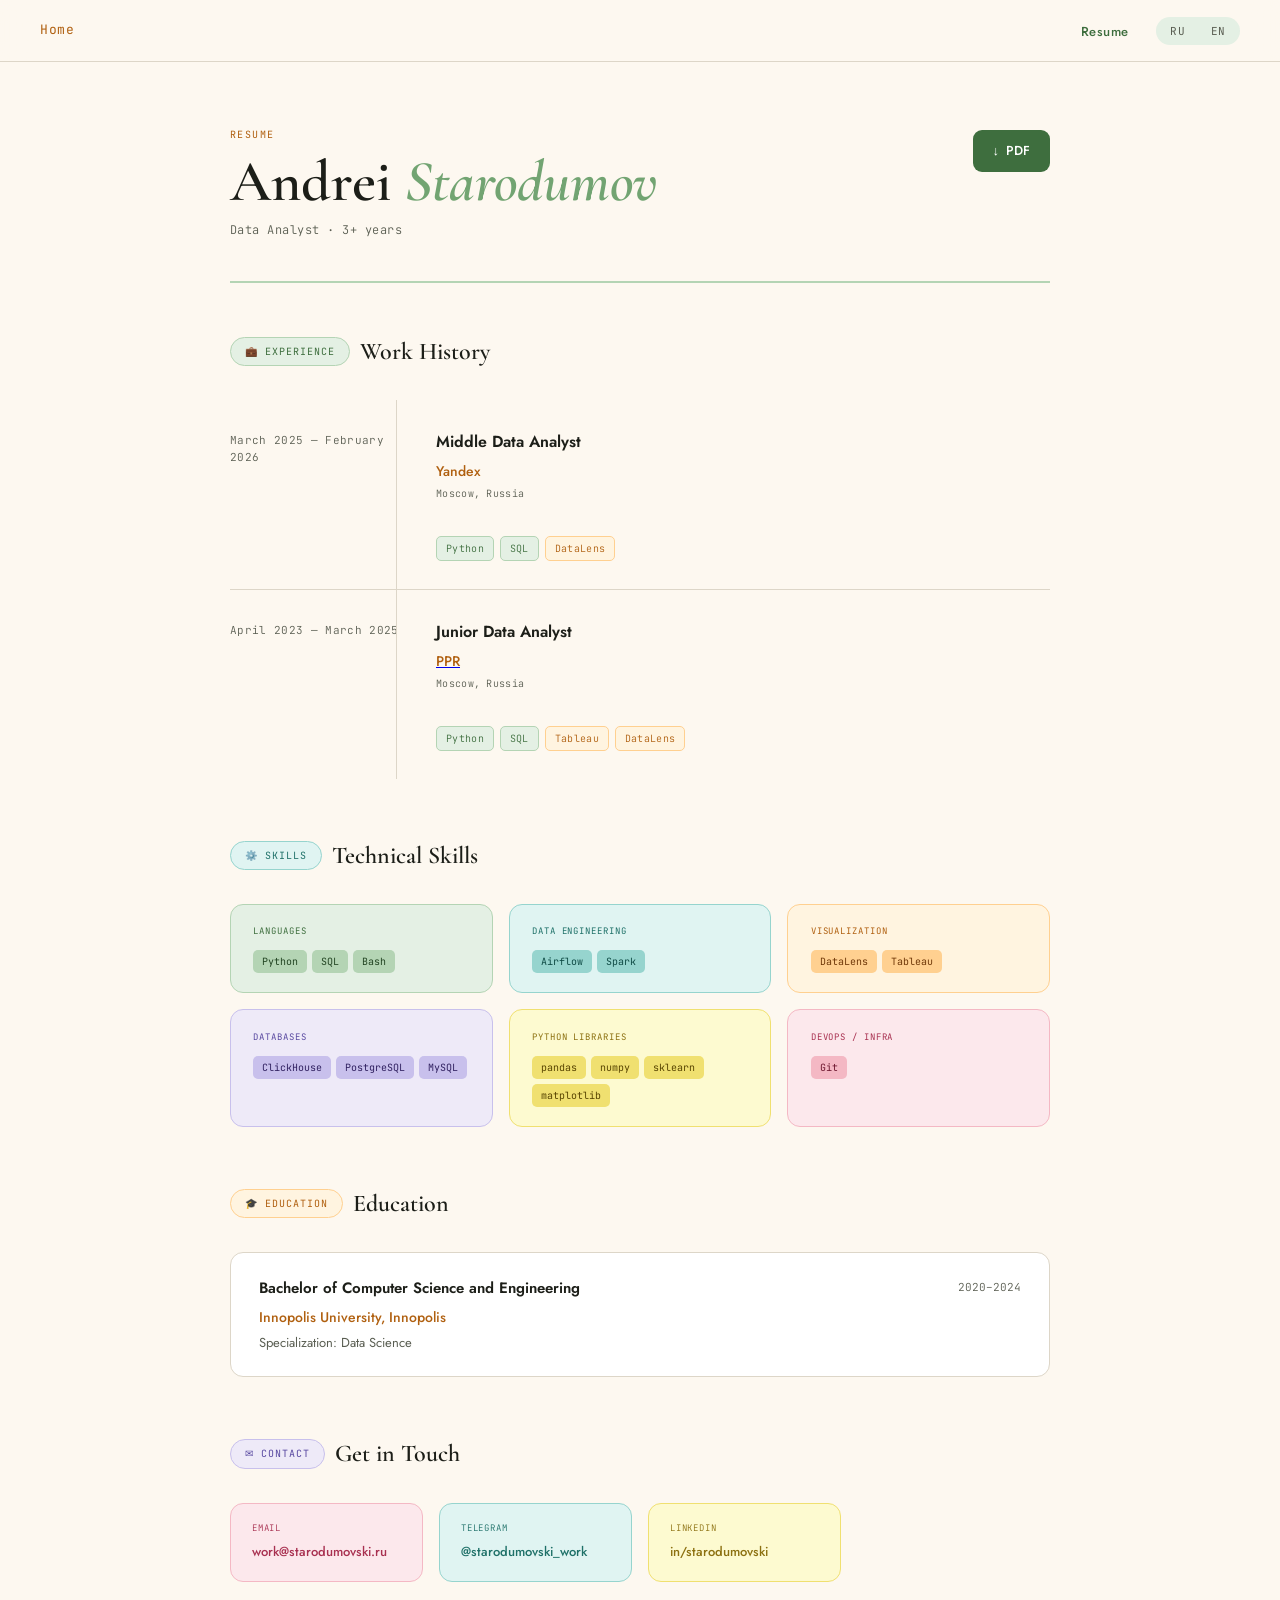
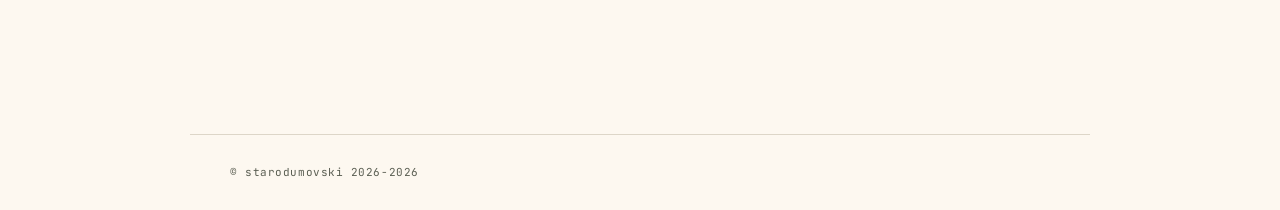
==== resume.html @ e7621927 "Add initial files" ====
<!DOCTYPE html>
<html lang="ru">
  
<head>
    <meta charset="UTF-8">
    <meta name="viewport" content="width=device-width, initial-scale=1.0">
    <title>Resume — Starodumovski</title>
    <link rel="preconnect" href="https://fonts.googleapis.com">
    <link rel="preconnect" href="https://fonts.gstatic.com" crossorigin>
    <link href="https://fonts.googleapis.com/css2?family=Cormorant+Garamond:ital,wght@0,400;0,600;1,400;1,600&family=Jost:wght@300;400;500;600&family=JetBrains+Mono:wght@300;400&display=swap" rel="stylesheet">
    <link rel="stylesheet" href="css/resume.css">
</head>

<body>
<!-- leave: HEADER -->
<header id="header"></header>

<div class="page">

  <div class="page-header">
    <div>
      <p class="ph-kicker"><span data-lang="en">Resume</span><span data-lang="ru">Резюме</span></p>
      <h1 data-lang="en">Andrei <em>Starodumov</em></h1><h1 data-lang="ru">Андрей <em>Стародумов</em></h1>
      <p class="ph-sub" data-lang="en">Data Analyst · 3+ years</p>
      <p class="ph-sub" data-lang="ru">Аналитик данных · 3+ лет в аналитике</p>
    </div>
    <a class="btn-dl" href="https://github.com/starodumovski/resume/blob/main/resume_ru.pdf?raw=true">↓ <span data-lang="en">PDF</span><span data-lang="ru">PDF</span></a>

  </div>

  <!-- EXPERIENCE -->
  <div class="sec">
    <div class="sec-head">
      <span class="sec-badge badge-g">💼 <span data-lang="en">Experience</span><span data-lang="ru">Опыт</span></span>
      <h2 class="sec-title"><span data-lang="en">Work History</span><span data-lang="ru">История работы</span></h2>
    </div>

    <!-- Яндекс -->
    <div class="entry">
      <div class="entry-period">
        <span data-lang="en">March</span><span data-lang="ru">Март</span> 2025 — <span data-lang="en">February</span><span data-lang="ru">Февраль</span> 2026
      </div>
      <div>
        <p class="entry-title"><span data-lang="en">Middle Data Analyst</span><span data-lang="ru">Аналитик-разработчик</span></p>
        <p class="entry-org" data-lang="en">Yandex</p><p class="entry-org" data-lang="ru">Яндекс</p>
        <p class="entry-loc"><span data-lang="en">Moscow, Russia</span><span data-lang="ru">Москва, Россия</span></p>
        <ul class="entry-bullets">
          <li data-lang="ru">Оценка маркетинговых запусков (эффекты от акций в инкременте новых клиентов и дополнительно заработанных деньгах)</li>
          <li data-lang="ru">Аналитическое сопровождение акций (сбор данных, построение графиков для бизнеса, выявление аномалий в данных, дальнейшая оценка эффектов)</li>
            <ul class="entry-bullets-sub">
              <li data-lang="ru">полное сопровождение крупной акции с эффектом в 80% от привлеченных клиентов</li>
              <li data-lang="ru">инициация новых процессов по валидации и механике списания бонусов</li>
            </ul>
          <li data-lang="ru">Построение BI-мониторов:</li>
          <ul class="entry-bullets-sub">
            <li data-lang="ru">новый монитор для направления охватывающего 20% притока, что помогло детальнее отслеживать эффективность направления и его активностей</li>
          <li data-lang="ru">первый монитор для анализа притока в мобильном приложении</li>
          </ul>
          <li data-lang="ru">Ad-hoc выгрузки для дальнейших взаимодействий с клиентами</li>
        </ul>
        <div class="entry-tags">
          <span class="tag tg">Python</span><span class="tag tg">SQL</span><span class="tag to">DataLens</span>
        </div>
      </div>
    </div>

    <!-- ППР -->
    <div class="entry">
      <div class="entry-period">
        <span data-lang="en">April</span><span data-lang="ru">Апрель</span> 2023 — <span data-lang="en">March</span><span data-lang="ru">Март</span> 2025
      </div>
      <div>
        <p class="entry-title"><span data-lang="en">Junior Data Analyst</span><span data-lang="ru">Младший аналитик данных</span></p>
        <a href="https://www.petrolplus.ru"><p class="entry-org" data-lang="en">PPR</p><p class="entry-org" data-lang="ru">ППР</p></a>
        <p class="entry-loc"><span data-lang="en">Moscow, Russia</span><span data-lang="ru">Москва, Россия</span></p>
        <ul class="entry-bullets">
          <li data-lang="ru">Поддержка операционных задач, связанных с лидогенерацией:</li>
          <ul class="entry-bullets-sub">
            <li data-lang="ru">автоматизировал выгрузки баз для колл-центра с помощью создания библиотеки на Python</li>
            <li data-lang="ru">создал монитор для оценки потенциальных баз</li>
          </ul>
          <li data-lang="ru">Автоматизация задач и процессов путем SQL процедур и джобов и настройки отчетности (визуализация в Tableau/Datalens):</li>
          <ul class="entry-bullets-sub">
            <li data-lang="ru">написал скрипт сбора АЗС по территории РФ, что увеличило скорость проработки закупки тендерным отделом примерно в 20 раз</li>
          </ul>
          <li data-lang="ru">Создание и сравнение простых ML-моделей для определения конверсии клиентов для увеличения конверсии в сделки</li>
        </ul>
        <div class="entry-tags">
          <span class="tag tg">Python</span><span class="tag tg">SQL</span>
          <span class="tag to">Tableau</span><span class="tag to">DataLens</span>
        </div>
      </div>
    </div>
  </div>

  <!-- SKILLS -->
  <div class="sec">
    <div class="sec-head">
      <span class="sec-badge badge-t">⚙️ <span data-lang="en">Skills</span><span data-lang="ru">Навыки</span></span>
      <h2 class="sec-title"><span data-lang="en">Technical Skills</span><span data-lang="ru">Технические навыки</span></h2>
    </div>
    <div class="skills-grid">
      <div class="skill-group sg-g">
        <p class="sg-title"><span data-lang="en">Languages</span><span data-lang="ru">Языки</span></p>
        <div class="sg-chips"><span class="sc">Python</span><span class="sc">SQL</span><span class="sc">Bash</span></div>
      </div>
      <div class="skill-group sg-t">
        <p class="sg-title"><span data-lang="en">Data Engineering</span><span data-lang="ru">Инженерия данных</span></p>
        <div class="sg-chips"><span class="sc">Airflow</span><span class="sc">Spark</span></div>
      </div>
      <div class="skill-group sg-o">
        <p class="sg-title"><span data-lang="en">Visualization</span><span data-lang="ru">Визуализация</span></p>
        <div class="sg-chips"><span class="sc">DataLens</span><span class="sc">Tableau</span></div>
      </div>
      <div class="skill-group sg-l">
        <p class="sg-title"><span data-lang="en">Databases</span><span data-lang="ru">Базы данных</span></p>
        <div class="sg-chips"><span class="sc">ClickHouse</span><span class="sc">PostgreSQL</span><span class="sc">MySQL</span></div>
      </div>
      <div class="skill-group sg-a">
        <p class="sg-title"><span data-lang="en">Python Libraries</span><span data-lang="ru">Библиотеки</span></p>
        <div class="sg-chips"><span class="sc">pandas</span><span class="sc">numpy</span><span class="sc">sklearn</span><span class="sc">matplotlib</span></div>
      </div>
      <div class="skill-group sg-r">
        <p class="sg-title"><span data-lang="en">DevOps / Infra</span><span data-lang="ru">Инфраструктура</span></p>
        <!-- <div class="sg-chips"><span class="sc">Docker</span><span class="sc">Git</span><span class="sc">Linux</span><span class="sc">CI/CD</span></div> -->
        <div class="sg-chips"><span class="sc">Git</span></div>
      </div>
    </div>
  </div>

  <!-- EDUCATION -->
  <div class="sec">
    <div class="sec-head">
      <span class="sec-badge badge-o">🎓 <span data-lang="en">Education</span><span data-lang="ru">Образование</span></span>
      <h2 class="sec-title"><span data-lang="en">Education</span><span data-lang="ru">Образование</span></h2>
    </div>
    <div class="edu-card">
      <div>
        <p class="edu-degree" data-lang="en">Bachelor of Computer Science and Engineering</p>
        <p class="edu-degree" data-lang="ru">Бакалавр, Информатика и вычислительная техника</p>
        <p class="edu-school" data-lang="en">Innopolis University, Innopolis</p>
        <p class="edu-school" data-lang="ru">АНО ВО «Университет Иннополис», Иннополис»</p>
        <p class="edu-detail" data-lang="en">Specialization: Data Science</p>
        <p class="edu-detail" data-lang="ru">Специализация: Data Science</p>
      </div>
      <p class="edu-year">2020–2024</p>
    </div>
  </div>

  <!-- CONTACTS -->
  <div class="sec">
    <div class="sec-head">
      <span class="sec-badge badge-l">✉ <span data-lang="en">Contact</span><span data-lang="ru">Контакты</span></span>
      <h2 class="sec-title"><span data-lang="en">Get in Touch</span><span data-lang="ru">Связаться</span></h2>
    </div>
    <div class="contacts-grid">
      <a href="mailto:work@starodumovski.ru" class="contact-card cc-em">
        <span class="cc-label">Email</span>
        <span class="cc-val">work@starodumovski.ru</span>
      </a>
      <a href="https://t.me/starodumovski_work" class="contact-card cc-tg">
        <span class="cc-label">Telegram</span>
        <span class="cc-val">@starodumovski_work</span>
      </a>
      <a href="https://linkedin.com/in/starodumovski" class="contact-card cc-li">
        <span class="cc-label">LinkedIn</span>
        <span class="cc-val">in/starodumovski</span>
      </a>
    </div>
  </div>

</div>

<footer id="footer"></footer>

<script src="js/common.js"></script>
</body>
</html>
---- css/resume.css ----
:root{
  --bg:#fdf8f0; --bg2:#f5ede0; --surface:#fff;
  --g1:#e4f0e4; --g2:#b4d4b4; --g3:#72a472; --g4:#3e6e3e; --g5:#224422;
  --o1:#fff4e0; --o2:#ffd090; --o3:#e09040; --o4:#b06010; --o5:#703808;
  --t1:#e0f4f2; --t2:#96d4ce; --t3:#3ea8a0; --t4:#1e7068; --t5:#0e4a44;
  --r1:#fce8ec; --r2:#f4b8c4; --r3:#d8607a; --r4:#a83050; --r5:#6e1830;
  --l1:#eeeaf8; --l2:#c8c0ec; --l3:#8878cc; --l4:#5848a0; --l5:#302060;
  --a1:#fdfad0; --a2:#f0e070; --a3:#c8a818; --a4:#8c7010; --a5:#584400;
  --text:#1c1e18; --muted:#5a5e52; --faint:#ddd6c8;
  --serif:'Cormorant Garamond',serif; --sans:'Jost',sans-serif; --mono:'JetBrains Mono',monospace;
  --nav-h:62px; --r:13px;
}
*,*::before,*::after{margin:0;padding:0;box-sizing:border-box;}
html{scroll-behavior:smooth;}
body{background:var(--bg);color:var(--text);font-family:var(--sans);font-size:16px;line-height:1.72;-webkit-font-smoothing:antialiased;}

[data-lang]{display:none;}
span[data-lang]{display:none;}
body:not(.ru) [data-lang="en"]{display:block;}
body.ru [data-lang="ru"]{display:block;}
body:not(.ru) span[data-lang="en"]{display:inline;}
body.ru span[data-lang="ru"]{display:inline;}

/* PAGE */
.page{max-width:900px;margin:0 auto;padding:4rem 2.5rem 6rem;}

/* HEADER */
.page-header{display:flex;justify-content:space-between;align-items:flex-start;gap:2rem;margin-bottom:3rem;padding-bottom:2.5rem;border-bottom:2px solid var(--g2);}
.ph-kicker{font-family:var(--mono);font-size:10px;color:var(--o4);letter-spacing:.14em;text-transform:uppercase;margin-bottom:.6rem;}
h1{font-family:var(--serif);font-size:clamp(36px,5vw,58px);font-weight:600;line-height:1;color:var(--text);margin-bottom:.6rem;}
h1 em{font-style:italic;color:var(--g3);}
.ph-sub{font-family:var(--mono);font-size:12px;font-weight:300;color:var(--muted);letter-spacing:.04em;}

.btn-dl{display:inline-flex;align-items:center;gap:7px;font-family:var(--sans);font-size:13px;font-weight:500;background:var(--g4);color:#fff;text-decoration:none;padding:10px 20px;border-radius:9px;white-space:nowrap;transition:all .18s;border:none;cursor:pointer;flex-shrink:0;margin-top:4px;}
.btn-dl:hover{background:var(--g5);transform:translateY(-1px);}

/* SECTION */
.sec{margin-bottom:3.5rem;}
.sec-head{display:flex;align-items:center;gap:10px;margin-bottom:1.75rem;}
.sec-badge{font-family:var(--mono);font-size:10px;font-weight:400;letter-spacing:.1em;text-transform:uppercase;padding:5px 14px;border-radius:20px;}
.badge-g{background:var(--g1);color:var(--g4);border:1px solid var(--g2);}
.badge-o{background:var(--o1);color:var(--o4);border:1px solid var(--o2);}
.badge-t{background:var(--t1);color:var(--t4);border:1px solid var(--t2);}
.badge-l{background:var(--l1);color:var(--l4);border:1px solid var(--l2);}
.sec-title{font-family:var(--serif);font-size:24px;font-weight:600;color:var(--text);}

/* EXPERIENCE */
.entry{display:grid;grid-template-columns:170px 1fr;gap:0 2.25rem;padding:1.75rem 0;border-bottom:1px solid var(--faint);position:relative;}
.entry:last-child{border-bottom:none;}
.entry::before{content:'';position:absolute;left:166px;top:0;bottom:0;width:1px;background:var(--faint);}

.entry-period{font-family:var(--mono);font-size:11px;font-weight:300;color:var(--muted);letter-spacing:.03em;line-height:1.5;padding-top:4px;}
.entry-now{display:inline-block;margin-top:7px;font-family:var(--mono);font-size:9px;font-weight:400;background:var(--g1);color:var(--g4);border:1px solid var(--g2);border-radius:5px;padding:2px 8px;letter-spacing:.07em;text-transform:uppercase;}

.entry-title{font-size:16px;font-weight:600;color:var(--text);margin-bottom:3px;}
.entry-org{font-size:14px;font-weight:500;color:var(--o4);margin-bottom:2px;}
.entry-loc{font-family:var(--mono);font-size:10px;font-weight:300;color:var(--muted);margin-bottom:.9rem;letter-spacing:.03em;}
.entry-desc{font-size:14px;color:var(--muted);line-height:1.72;margin-bottom:.9rem;}

.entry-bullets{list-style:none;display:flex;flex-direction:column;gap:5px;margin-bottom:.9rem;}
.entry-bullets li{font-size:13px;color:var(--muted);line-height:1.65;padding-left:15px;position:relative;}
.entry-bullets li::before{content:'▸';position:absolute;left:0;color:var(--g3);font-size:9px;top:4px;}
/* .entry-bullets-sub{list-style:none;display:flex;flex-direction:column;gap:5px;margin-bottom:.9rem;} */
.entry-bullets-sub li{font-size:13px;color:var(--text);line-height:1.65;padding-left:30px;position:relative;}
.entry-bullets-sub li::before{content:'▸';position:absolute;left:0;color:var(--g3);font-size:9px;top:4px;padding-left:15px;}

.entry-tags{display:flex;flex-wrap:wrap;gap:6px;margin-top:.25rem;}
.tag{font-family:var(--mono);font-size:10px;font-weight:300;padding:3px 9px;border-radius:5px;letter-spacing:.03em;}
.tg{background:var(--g1);color:var(--g4);border:1px solid var(--g2);}
.to{background:var(--o1);color:var(--o4);border:1px solid var(--o2);}
.tt{background:var(--t1);color:var(--t4);border:1px solid var(--t2);}
.tl{background:var(--l1);color:var(--l4);border:1px solid var(--l2);}
.ta{background:var(--a1);color:var(--a4);border:1px solid var(--a2);}
.tr{background:var(--r1);color:var(--r4);border:1px solid var(--r2);}

/* SKILLS GRID */
.skills-grid{display:grid;grid-template-columns:repeat(3,1fr);gap:1rem;}
.skill-group{border-radius:var(--r);padding:1.2rem 1.4rem;border:1.5px solid;}
.sg-g{background:var(--g1);border-color:var(--g2);}
.sg-o{background:var(--o1);border-color:var(--o2);}
.sg-t{background:var(--t1);border-color:var(--t2);}
.sg-l{background:var(--l1);border-color:var(--l2);}
.sg-a{background:var(--a1);border-color:var(--a2);}
.sg-r{background:var(--r1);border-color:var(--r2);}
.sg-title{font-family:var(--mono);font-size:9px;font-weight:400;letter-spacing:.1em;text-transform:uppercase;margin-bottom:.65rem;}
.sg-g .sg-title{color:var(--g4);}
.sg-o .sg-title{color:var(--o4);}
.sg-t .sg-title{color:var(--t4);}
.sg-l .sg-title{color:var(--l4);}
.sg-a .sg-title{color:var(--a4);}
.sg-r .sg-title{color:var(--r4);}
.sg-chips{display:flex;flex-wrap:wrap;gap:5px;}
.sc{font-family:var(--mono);font-size:10px;font-weight:400;border-radius:5px;padding:3px 9px;}
.sg-g .sc{background:var(--g2);color:var(--g5);}
.sg-o .sc{background:var(--o2);color:var(--o5);}
.sg-t .sc{background:var(--t2);color:var(--t5);}
.sg-l .sc{background:var(--l2);color:var(--l5);}
.sg-a .sc{background:var(--a2);color:var(--a5);}
.sg-r .sc{background:var(--r2);color:var(--r5);}

/* EDUCATION */
.edu-card{background:var(--surface);border:1.5px solid var(--faint);border-radius:var(--r);padding:1.4rem 1.75rem;margin-bottom:1rem;display:flex;justify-content:space-between;align-items:flex-start;gap:1.5rem;transition:border-color .18s;}
.edu-card:hover{border-color:var(--g2);}
.edu-card:last-child{margin-bottom:0;}
.edu-degree{font-size:15px;font-weight:600;color:var(--text);margin-bottom:3px;}
.edu-school{font-size:14px;font-weight:500;color:var(--o4);margin-bottom:3px;}
.edu-detail{font-size:13px;color:var(--muted);}
.edu-year{font-family:var(--mono);font-size:11px;font-weight:300;color:var(--muted);white-space:nowrap;flex-shrink:0;padding-top:2px;}

/* CONTACTS */
.contacts-grid{display:grid;grid-template-columns:repeat(4,1fr);gap:1rem;}
.contact-card{border-radius:var(--r);padding:1.1rem 1.3rem;text-decoration:none;display:flex;flex-direction:column;gap:4px;transition:all .18s;border:1.5px solid;}
.cc-tg{background:var(--t1);border-color:var(--t2);}
.cc-tg:hover{background:var(--t2);transform:translateY(-2px);}
.cc-li{background:var(--a1);border-color:var(--a2);}
.cc-li:hover{background:var(--a2);transform:translateY(-2px);}
.cc-gh{background:var(--l1);border-color:var(--l2);}
.cc-gh:hover{background:var(--l2);transform:translateY(-2px);}
.cc-em{background:var(--r1);border-color:var(--r2);}
.cc-em:hover{background:var(--r2);transform:translateY(-2px);}
.cc-label{font-family:var(--mono);font-size:9px;font-weight:300;letter-spacing:.1em;text-transform:uppercase;}
.cc-tg .cc-label{color:var(--t4);}
.cc-li .cc-label{color:var(--a4);}
.cc-gh .cc-label{color:var(--l4);}
.cc-em .cc-label{color:var(--r4);}
.cc-val{font-size:13px;font-weight:500;}
.cc-tg .cc-val{color:var(--t4);}
.cc-li .cc-val{color:var(--a4);}
.cc-gh .cc-val{color:var(--l4);}
.cc-em .cc-val{color:var(--r4);}

/* DIVIDER */
.divider{border:none;border-top:1px solid var(--faint);margin:2rem 0;}

footer{border-top:1px solid var(--faint);padding:1.75rem 2.5rem;display:flex;justify-content:space-between;align-items:center;font-family:var(--mono);font-size:11px;color:var(--muted);letter-spacing:.05em;max-width:900px;margin:0 auto;}
footer a{color:var(--g4);text-decoration:none;}
footer a:hover{color:var(--o4);}

@media(max-width:720px){
  .skills-grid{grid-template-columns:1fr 1fr;}
  .contacts-grid{grid-template-columns:1fr 1fr;}
  .entry{grid-template-columns:1fr;}
  .entry::before{display:none;}
  .page-header{flex-direction:column;}
}
@media(max-width:520px){
  nav{padding:0 1.25rem;}
  .page{padding:2.5rem 1.25rem 4rem;}
  .skills-grid{grid-template-columns:1fr;}
  .contacts-grid{grid-template-columns:1fr 1fr;}
  footer{padding:1.5rem 1.25rem;flex-direction:column;gap:.5rem;text-align:center;}
}
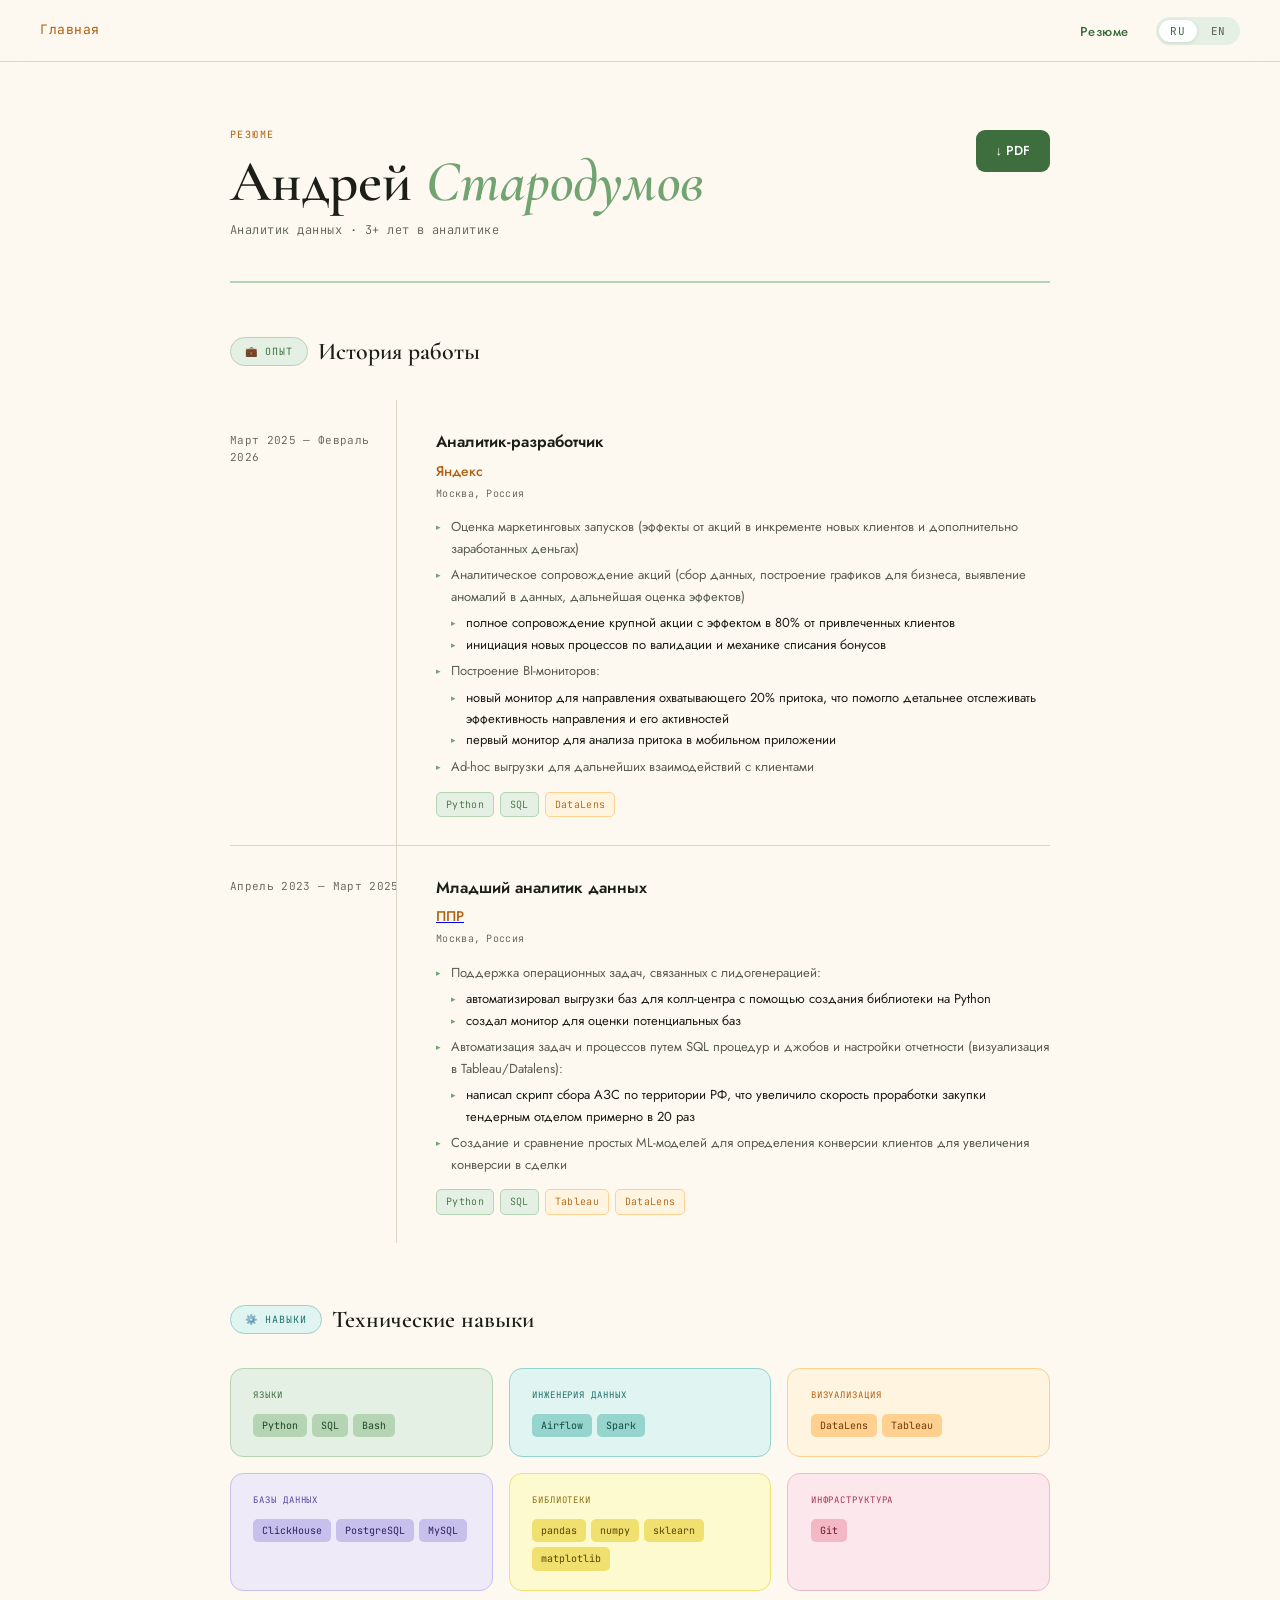
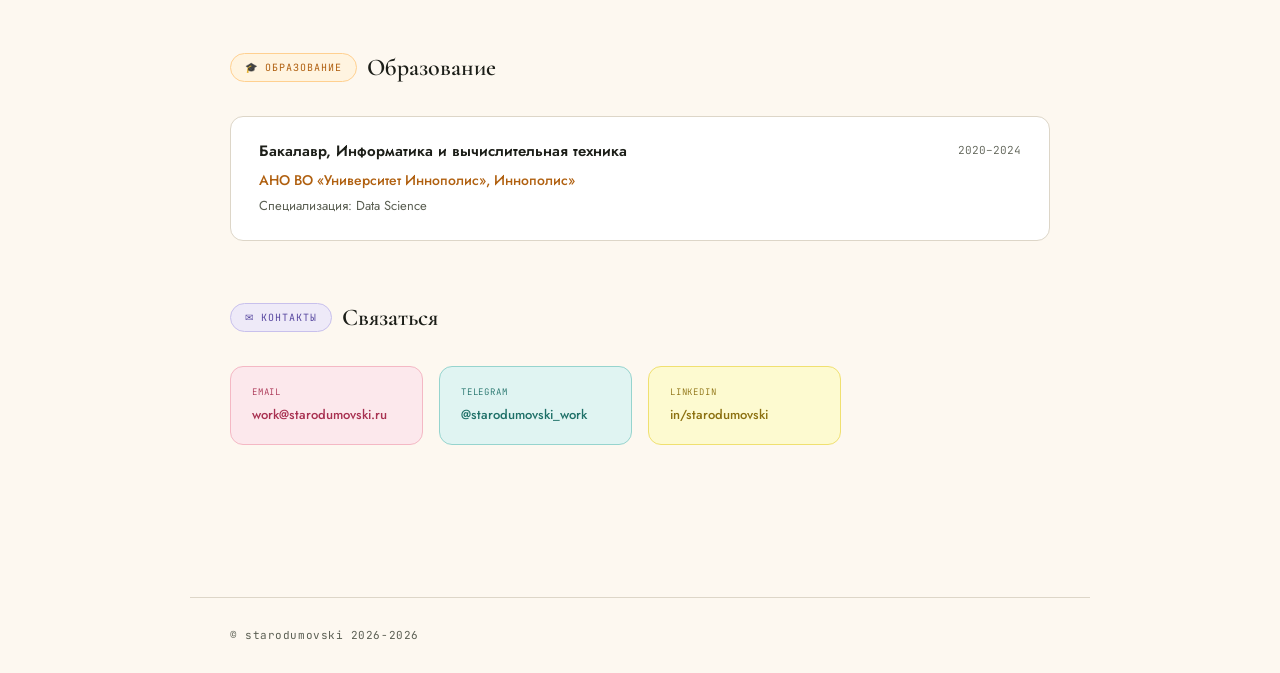
==== commit e562f1c1: "Close #4 only show the btn when ru" ====
--- a/resume.html
+++ b/resume.html
@@ -24,7 +24,7 @@
       <p class="ph-sub" data-lang="en">Data Analyst · 3+ years</p>
       <p class="ph-sub" data-lang="ru">Аналитик данных · 3+ лет в аналитике</p>
     </div>
-    <a class="btn-dl" href="https://github.com/starodumovski/resume/blob/main/resume_ru.pdf?raw=true">↓ <span data-lang="en">PDF</span><span data-lang="ru">PDF</span></a>
+    <a class="btn-dl" href="https://github.com/starodumovski/resume/blob/main/resume_ru.pdf?raw=true" data-lang="ru">↓ PDF</a>
 
   </div>
 
--- a/css/resume.css
+++ b/css/resume.css
@@ -16,10 +16,13 @@
 
 [data-lang]{display:none;}
 span[data-lang]{display:none;}
+a[data-lang]{display:none;}
 body:not(.ru) [data-lang="en"]{display:block;}
 body.ru [data-lang="ru"]{display:block;}
 body:not(.ru) span[data-lang="en"]{display:inline;}
 body.ru span[data-lang="ru"]{display:inline;}
+/* body:not(.ru) a[data-lang]{display:block;} */
+body.ru a[data-lang="ru"]{display:inline;}
 
 /* PAGE */
 .page{max-width:900px;margin:0 auto;padding:4rem 2.5rem 6rem;}
